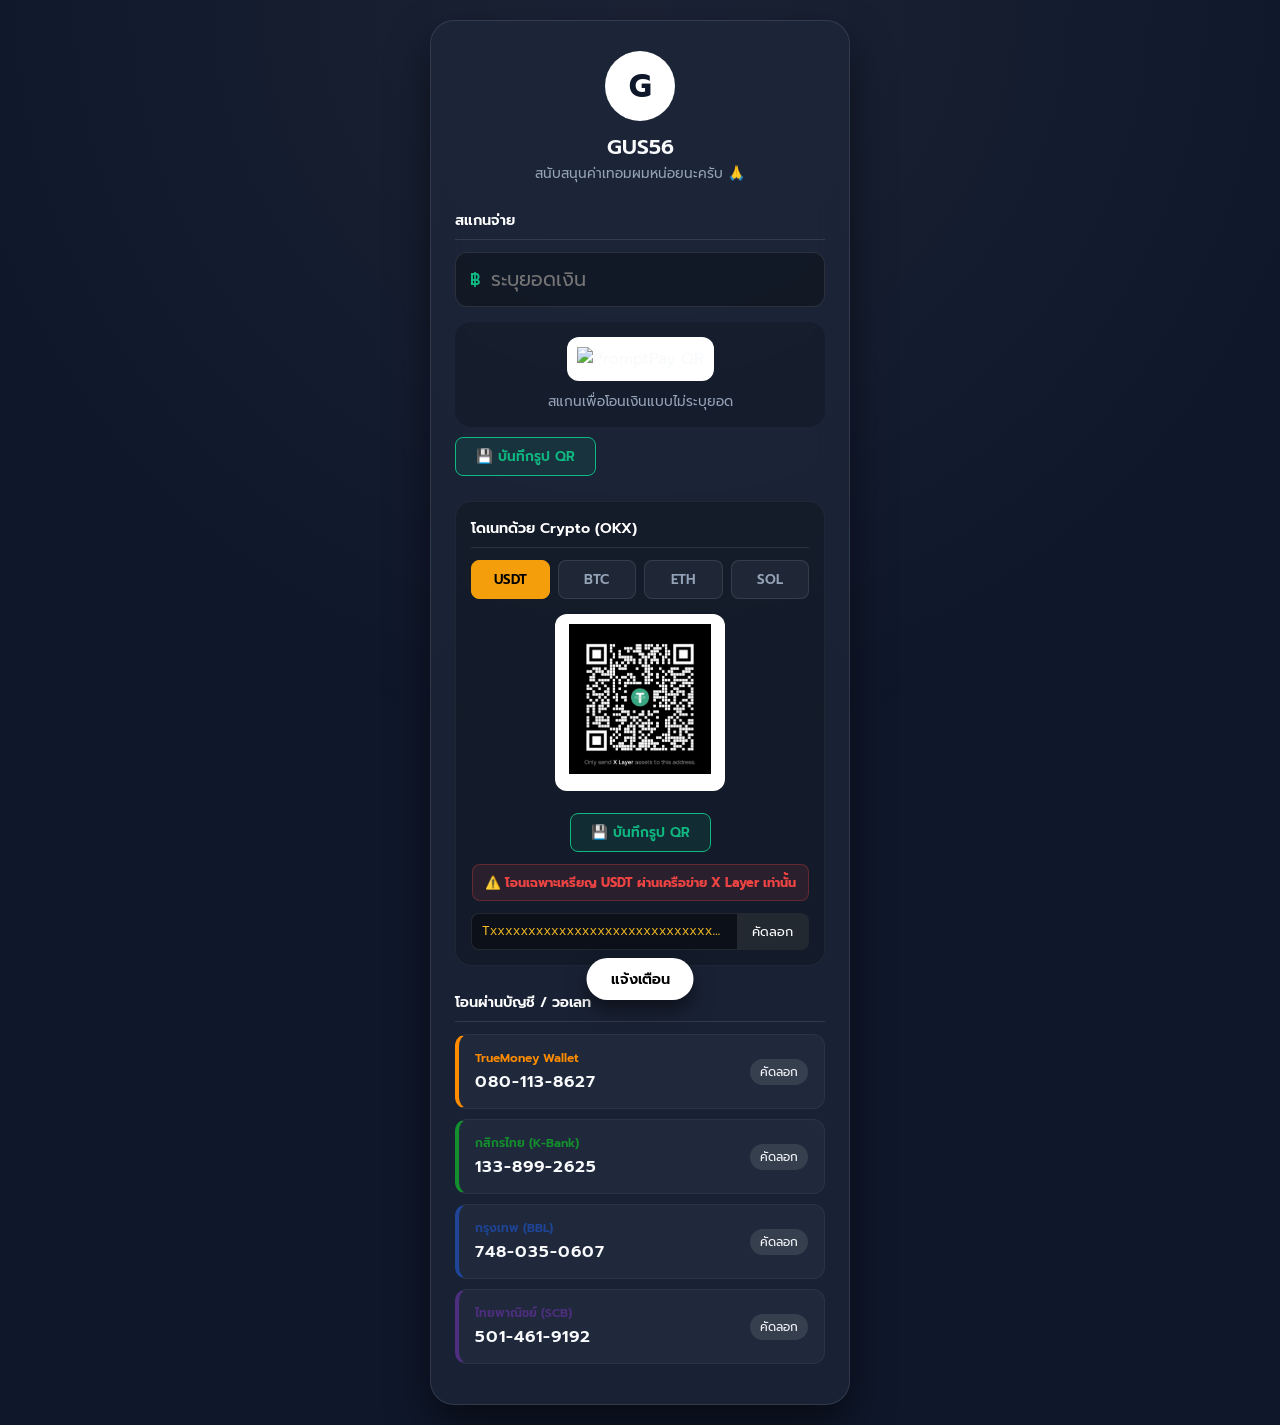
==== index.html @ 6aebacc6 "Rename donategus.html to index.html" ====
<!DOCTYPE html>
<html lang="th">
<head>
    <meta charset="UTF-8">
    <meta name="viewport" content="width=device-width, initial-scale=1.0">
    <title>Support - GUS56</title>
    <link href="https://fonts.googleapis.com/css2?family=Prompt:wght@300;400;500;600;700&display=swap" rel="stylesheet">
    <link rel="stylesheet" href="donategus.css">
</head>
<body>

    <div class="bg-animated"></div>

    <main class="app-container">
        <header class="profile-header">
            <div class="avatar">G</div>
            <h1 class="name">GUS56</h1>
            <p class="bio">สนับสนุนค่าเทอมผมหน่อยนะครับ 🙏</p>
        </header>

        <section class="payment-section">
            <h2 class="section-title">สแกนจ่าย</h2>
            
            <div class="input-group">
                <span class="currency">฿</span>
                <input type="number" id="amount" placeholder="ระบุยอดเงิน" min="1">
            </div>
            

            <div class="qr-wrapper" id="qrWrapper">
                <div class="qr-card">
                    <img src="https://promptpay.io/0801138627.png" id="qrImage" alt="PromptPay QR">
                </div>
                <p class="qr-status" id="qrStatus">สแกนเพื่อโอนเงินแบบไม่ระบุยอด</p>
            </div>
            <button class="btn-save-qr" onclick="downloadQR('qrImage', 'PromptPay')">
                    💾 บันทึกรูป QR
                </button>
            </div>
        </section>

        <section class="crypto-section">
            <h2 class="section-title">โดเนทด้วย Crypto (OKX)</h2>
            
            <div class="crypto-tabs">
                <button class="tab-btn active" onclick="switchCrypto('USDT')">USDT</button>
                <button class="tab-btn" onclick="switchCrypto('BTC')">BTC</button>
                <button class="tab-btn" onclick="switchCrypto('ETH')">ETH</button>
                <button class="tab-btn" onclick="switchCrypto('SOL')">SOL</button>
            </div>

            <div class="crypto-content">
                <div class="crypto-qr-box">
                    <img src="usdt.jpg" id="cryptoImg" alt="Crypto QR">
                </div>
                <button class="btn-save-qr" onclick="downloadQR('cryptoImg', currentCrypto)" style="margin-bottom: 12px;">
                    💾 บันทึกรูป QR
                </button>
                <div class="crypto-warning" id="cryptoWarning">
                    <strong>⚠️ โอนเฉพาะเหรียญ USDT ผ่านเครือข่าย X Layer เท่านั้น</strong>
                </div>

                <div class="crypto-address-box">
                    <span class="crypto-address" id="cryptoAddress">Txxxxxxxxxxxxxxxxxxxxxxxxxxxxxxxxx</span>
                    <button class="btn-copy-crypto" onclick="copyCrypto()">คัดลอก</button>
                </div>
            </div>
        </section>

        <section class="account-section">
            <h2 class="section-title">โอนผ่านบัญชี / วอเลท</h2>
            
            <div class="acc-card card-tmw" onclick="copyData('0801138627', 'คัดลอกเบอร์ TrueMoney แล้ว')">
                <div class="acc-info">
                    <span class="bank-name tmw-text">TrueMoney Wallet</span>
                    <span class="acc-no">080-113-8627</span>
                </div>
                <div class="copy-badge">คัดลอก</div>
            </div>

            <div class="acc-card card-kbank" onclick="copyData('1338992625', 'คัดลอกบัญชีกสิกรไทยแล้ว')">
                <div class="acc-info">
                    <span class="bank-name kbank-text">กสิกรไทย (K-Bank)</span>
                    <span class="acc-no">133-899-2625</span>
                </div>
                <div class="copy-badge">คัดลอก</div>
            </div>

            <div class="acc-card card-bbl" onclick="copyData('7480350607', 'คัดลอกบัญชีกรุงเทพแล้ว')">
                <div class="acc-info">
                    <span class="bank-name bbl-text">กรุงเทพ (BBL)</span>
                    <span class="acc-no">748-035-0607</span>
                </div>
                <div class="copy-badge">คัดลอก</div>
            </div>

            <div class="acc-card card-scb" onclick="copyData('5014619192', 'คัดลอกบัญชี SCB แล้ว')">
                <div class="acc-info">
                    <span class="bank-name scb-text">ไทยพาณิชย์ (SCB)</span>
                    <span class="acc-no">501-461-9192</span>
                </div>
                <div class="copy-badge">คัดลอก</div>
            </div>
        </section>
    </main>

    <div class="toast" id="toast">แจ้งเตือน</div>

    <script src="donategus.js"></script>
</body>
</html>
---- donategus.css ----
:root {
    --bg-dark: #0f172a;
    --card-bg: rgba(30, 41, 59, 0.7);
    --text-main: #f8fafc;
    --text-muted: #94a3b8;
    
    /* สีประจำธนาคาร/วอเลท */
    --color-tmw: #ff8c00;
    --color-kbank: #138f2d;
    --color-bbl: #1e4598;
    --color-scb: #4e2e7f;
}

* { margin: 0; padding: 0; box-sizing: border-box; }

body {
    background-color: var(--bg-dark);
    font-family: 'Prompt', sans-serif;
    color: var(--text-main);
    display: flex;
    justify-content: center;
    padding: 20px 15px;
    min-height: 100vh;
}

.bg-animated {
    position: fixed;
    top: 0; left: 0; width: 100%; height: 100%;
    background: radial-gradient(circle at 50% 0%, rgba(255, 255, 255, 0.05), transparent 70%);
    z-index: -1;
}

.app-container {
    background: var(--card-bg);
    backdrop-filter: blur(16px);
    border: 1px solid rgba(255, 255, 255, 0.1);
    border-radius: 24px;
    width: 100%; max-width: 420px;
    padding: 30px 24px;
    box-shadow: 0 20px 40px rgba(0, 0, 0, 0.5);
}

.profile-header { text-align: center; margin-bottom: 25px; }
.avatar { width: 70px; height: 70px; background: #fff; border-radius: 50%; display: flex; justify-content: center; align-items: center; font-size: 2rem; font-weight: 700; color: var(--bg-dark); margin: 0 auto 10px; }
.name { font-size: 1.3rem; font-weight: 600; }
.bio { font-size: 0.85rem; color: var(--text-muted); }

.section-title { font-size: 0.9rem; color: #fff; margin-bottom: 12px; font-weight: 600; padding-bottom: 8px; border-bottom: 1px solid rgba(255,255,255,0.1); }

/* สแกนจ่าย (เงินบาท) */
.payment-section { margin-bottom: 25px; }
.input-group { position: relative; margin-bottom: 15px; }
.currency { position: absolute; left: 15px; top: 50%; transform: translateY(-50%); font-weight: 600; color: #10b981; }
#amount { width: 100%; background: rgba(0,0,0,0.3); border: 1px solid rgba(255,255,255,0.1); border-radius: 12px; padding: 12px 15px 12px 35px; color: #fff; font-family: 'Prompt'; font-size: 1.2rem; outline: none; transition: 0.3s; }
#amount:focus { border-color: #10b981; }
.qr-wrapper { display: flex; flex-direction: column; align-items: center; background: rgba(0,0,0,0.2); padding: 15px; border-radius: 16px; }
.qr-card { background: #fff; padding: 10px; border-radius: 12px; margin-bottom: 10px; }
#qrImage { width: 160px; height: 160px; }
.qr-status { font-size: 0.85rem; color: var(--text-muted); }

/* Crypto Section */
.crypto-section { margin-bottom: 25px; background: rgba(0,0,0,0.2); padding: 15px; border-radius: 16px; border: 1px solid rgba(255,255,255,0.05); }
.crypto-tabs { display: flex; gap: 8px; margin-bottom: 15px; }
.tab-btn { flex: 1; background: rgba(255,255,255,0.05); border: 1px solid rgba(255,255,255,0.1); color: var(--text-muted); padding: 8px 0; border-radius: 8px; cursor: pointer; font-family: 'Prompt'; font-weight: 600; transition: 0.2s; }
.tab-btn.active { background: #f59e0b; color: #000; border-color: #f59e0b; }
.crypto-content { display: flex; flex-direction: column; align-items: center; }
.crypto-qr-box { background: #fff; padding: 10px; border-radius: 12px; margin-bottom: 12px; }
#cryptoImg { width: 150px; height: 150px; object-fit: contain; }

/* คำเตือน Crypto */
.crypto-warning { color: #ef4444; font-size: 0.8rem; text-align: center; margin-bottom: 12px; background: rgba(239, 68, 68, 0.1); padding: 8px 12px; border-radius: 8px; border: 1px solid rgba(239, 68, 68, 0.3); }

.crypto-address-box { display: flex; width: 100%; background: rgba(0,0,0,0.4); border-radius: 8px; overflow: hidden; border: 1px solid rgba(255,255,255,0.1); }
.crypto-address { flex: 1; padding: 10px; font-family: monospace; font-size: 0.8rem; white-space: nowrap; overflow: hidden; text-overflow: ellipsis; color: #fbbf24; }
.btn-copy-crypto { background: rgba(255,255,255,0.1); color: #fff; border: none; padding: 0 15px; cursor: pointer; font-family: 'Prompt'; font-size: 0.8rem; }

/* Bank Cards */
.acc-card { background: rgba(255, 255, 255, 0.03); border: 1px solid rgba(255, 255, 255, 0.05); border-radius: 12px; padding: 14px 16px; display: flex; justify-content: space-between; align-items: center; cursor: pointer; transition: 0.2s; margin-bottom: 10px; position: relative; overflow: hidden; }
.acc-card:hover { background: rgba(255, 255, 255, 0.08); }
.acc-info { display: flex; flex-direction: column; gap: 2px; position: relative; z-index: 2; }
.bank-name { font-size: 0.75rem; font-weight: 600; }
.acc-no { font-size: 1.05rem; font-weight: 600; letter-spacing: 1px; }
.copy-badge { background: rgba(255, 255, 255, 0.1); font-size: 0.75rem; padding: 4px 10px; border-radius: 20px; z-index: 2; }

/* สีเฉพาะแต่ละธนาคาร (ทำขอบซ้ายและสีตัวหนังสือ) */
.card-tmw { border-left: 4px solid var(--color-tmw); }
.tmw-text { color: var(--color-tmw); }

.card-kbank { border-left: 4px solid var(--color-kbank); }
.kbank-text { color: var(--color-kbank); }

.card-bbl { border-left: 4px solid var(--color-bbl); }
.bbl-text { color: var(--color-bbl); }

.card-scb { border-left: 4px solid var(--color-scb); }
.scb-text { color: var(--color-scb); }

/* Toast */
.toast { position: fixed; bottom: -100px; left: 50%; transform: translateX(-50%); background: #fff; color: #000; padding: 10px 24px; border-radius: 30px; font-size: 0.9rem; font-weight: 600; transition: 0.3s; z-index: 1000; box-shadow: 0 10px 20px rgba(0,0,0,0.5); }
.toast.show { bottom: 30px; }
.btn-save-qr {
    margin-top: 10px;
    background: rgba(16, 185, 129, 0.1);
    color: #10b981;
    border: 1px solid #10b981;
    padding: 8px 20px;
    border-radius: 8px;
    font-family: 'Prompt', sans-serif;
    font-size: 0.85rem;
    font-weight: 600;
    cursor: pointer;
    transition: 0.3s;
    display: inline-flex;
    align-items: center;
    gap: 6px;
}

.btn-save-qr:hover {
    background: #10b981;
    color: #fff;
    box-shadow: 0 4px 15px rgba(16, 185, 129, 0.3);
    transform: translateY(-2px);
}
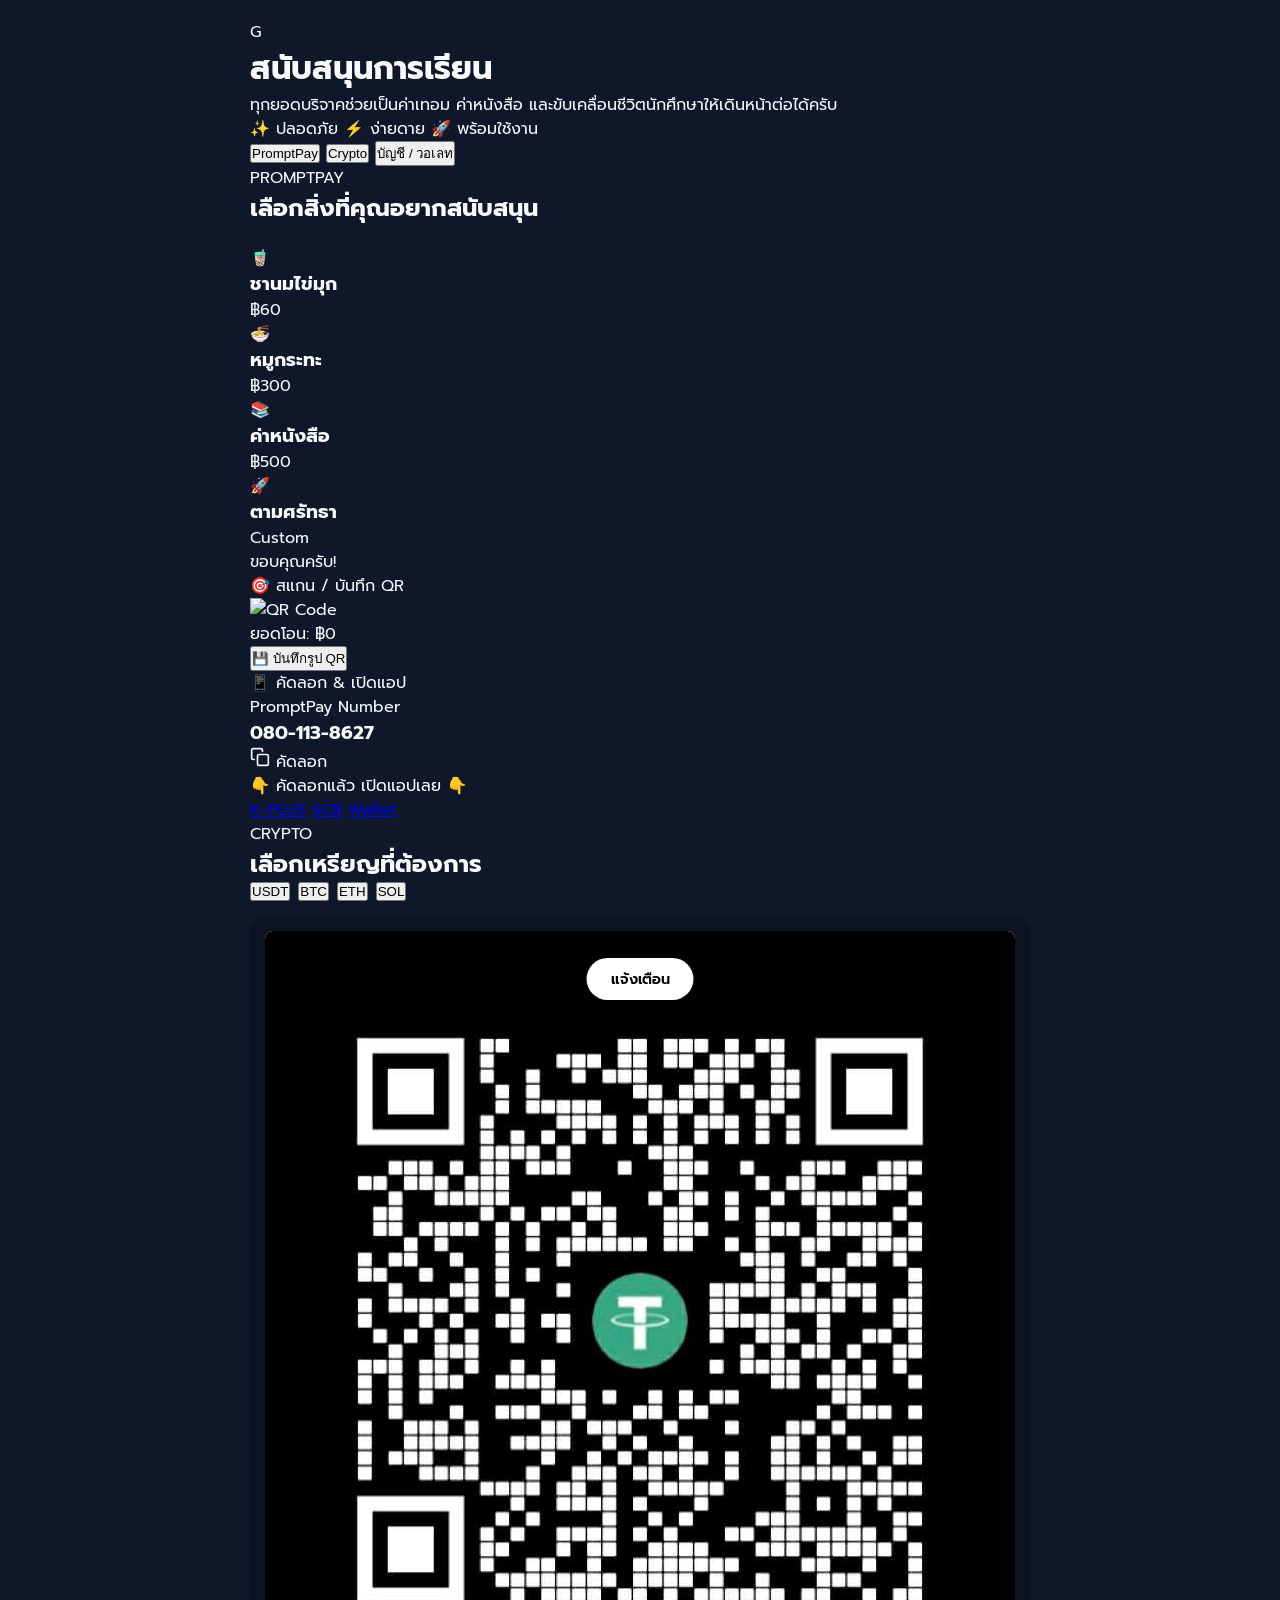
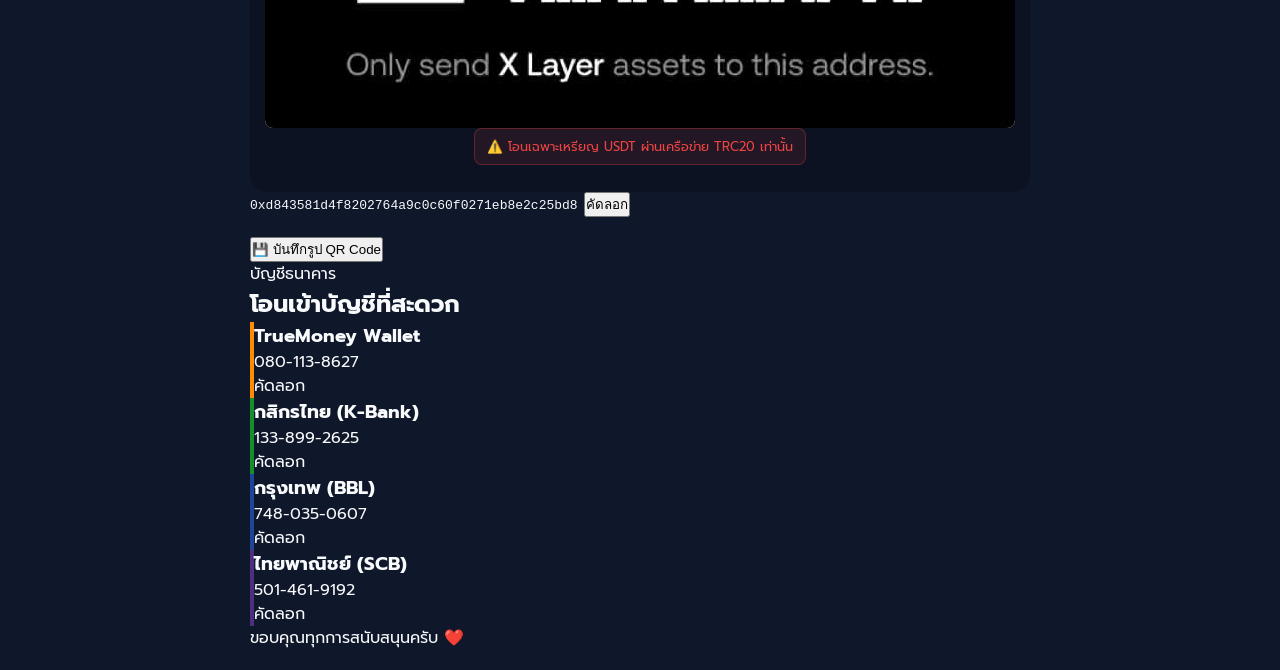
==== commit 0a9ef1f2: "Update index.html" ====
--- a/index.html
+++ b/index.html
@@ -3,109 +3,194 @@
 <head>
     <meta charset="UTF-8">
     <meta name="viewport" content="width=device-width, initial-scale=1.0">
+    <meta name="description" content="หน้าบริจาคสำหรับ GUS56 ด้วย PromptPay, Crypto และบัญชีธนาคาร">
     <title>Support - GUS56</title>
     <link href="https://fonts.googleapis.com/css2?family=Prompt:wght@300;400;500;600;700&display=swap" rel="stylesheet">
     <link rel="stylesheet" href="donategus.css">
 </head>
 <body>
-
-    <div class="bg-animated"></div>
-
-    <main class="app-container">
-        <header class="profile-header">
-            <div class="avatar">G</div>
-            <h1 class="name">GUS56</h1>
-            <p class="bio">สนับสนุนค่าเทอมผมหน่อยนะครับ 🙏</p>
+    <div class="page-bg"></div>
+    <div class="page-shell">
+        <header class="hero-card">
+            <div class="hero-badge">G</div>
+            <div class="hero-title">
+                <h1>สนับสนุนการเรียน</h1>
+                <p>ทุกยอดบริจาคช่วยเป็นค่าเทอม ค่าหนังสือ และขับเคลื่อนชีวิตนักศึกษาให้เดินหน้าต่อได้ครับ</p>
+            </div>
+            <div class="hero-actions">
+                <span class="hero-pill">✨ ปลอดภัย</span>
+                <span class="hero-pill">⚡ ง่ายดาย</span>
+                <span class="hero-pill">🚀 พร้อมใช้งาน</span>
+            </div>
         </header>
 
-        <section class="payment-section">
-            <h2 class="section-title">สแกนจ่าย</h2>
-            
-            <div class="input-group">
-                <span class="currency">฿</span>
-                <input type="number" id="amount" placeholder="ระบุยอดเงิน" min="1">
+        <nav class="main-tabs" aria-label="เลือกวิธีบริจาค">
+            <button class="tab-button active" data-target="promptpay">PromptPay</button>
+            <button class="tab-button" data-target="crypto">Crypto</button>
+            <button class="tab-button" data-target="bank">บัญชี / วอเลท</button>
+        </nav>
+
+        <section class="panel active" id="promptpay">
+            <div class="panel-header" style="margin-bottom: 20px;">
+                <div>
+                    <p class="panel-label">PROMPTPAY</p>
+                    <h2>เลือกสิ่งที่คุณอยากสนับสนุน</h2>
+                </div>
+            </div>
+
+            <div class="purpose-grid">
+                <div class="purpose-card" onclick="selectPurpose('boba', this)">
+                    <span class="purpose-emoji">🧋</span>
+                    <div class="purpose-info">
+                        <h3>ชานมไข่มุก</h3>
+                        <p>฿60</p>
+                    </div>
+                </div>
+                <div class="purpose-card" onclick="selectPurpose('mookata', this)">
+                    <span class="purpose-emoji">🍜</span>
+                    <div class="purpose-info">
+                        <h3>หมูกระทะ</h3>
+                        <p>฿300</p>
+                    </div>
+                </div>
+                <div class="purpose-card" onclick="selectPurpose('book', this)">
+                    <span class="purpose-emoji">📚</span>
+                    <div class="purpose-info">
+                        <h3>ค่าหนังสือ</h3>
+                        <p>฿500</p>
+                    </div>
+                </div>
+                <div class="purpose-card" onclick="selectPurpose('custom', this)">
+                    <span class="purpose-emoji">🚀</span>
+                    <div class="purpose-info">
+                        <h3>ตามศรัทธา</h3>
+                        <p>Custom</p>
+                    </div>
+                </div>
+            </div>
+
+            <div id="purposeResult" class="purpose-result">
+                <div class="purpose-divider"></div>
+                <p id="purposeMessage" class="purpose-message">ขอบคุณครับ!</p>
+
+                <div class="payment-methods-hybrid">
+                    <div class="hybrid-card">
+                        <p class="hybrid-title">🎯 สแกน / บันทึก QR</p>
+                        <div class="qr-display">
+                            <img id="dynamicQR" src="https://promptpay.io/0801138627.png" alt="QR Code">
+                        </div>
+                        <p class="dynamic-amount-text" id="qrAmountText">ยอดโอน: ฿0</p>
+                        <button class="btn btn-secondary btn-sm" onclick="downloadQR('dynamicQR', 'PromptPay')">
+                            💾 บันทึกรูป QR
+                        </button>
+                    </div>
+
+                    <div class="hybrid-card">
+                        <p class="hybrid-title">📱 คัดลอก & เปิดแอป</p>
+                        <div class="account-display-box" onclick="copyAndShowApps()">
+                            <div class="acc-details">
+                                <p class="acc-label">PromptPay Number</p>
+                                <h3 class="acc-number">080-113-8627</h3>
+                            </div>
+                            <div class="acc-copy-btn">
+                                <svg width="20" height="20" viewBox="0 0 24 24" fill="none" stroke="currentColor" stroke-width="2" stroke-linecap="round" stroke-linejoin="round"><rect x="9" y="9" width="13" height="13" rx="2" ry="2"></rect><path d="M5 15H4a2 2 0 0 1-2-2V4a2 2 0 0 1 2-2h9a2 2 0 0 1 2 2v1"></path></svg>
+                                <span>คัดลอก</span>
+                            </div>
+                        </div>
+
+                        <div class="bank-app-links" id="bankAppLinks">
+                            <p class="small-text">👇 คัดลอกแล้ว เปิดแอปเลย 👇</p>
+                            <div class="app-btn-group">
+                                <a href="kplus://" class="app-btn kplus">K-PLUS</a>
+                                <a href="scbeasy://" class="app-btn scb">SCB</a>
+                                <a href="truemoney://" class="app-btn tmw">Wallet</a>
+                            </div>
+                        </div>
+                    </div>
+                </div>
+            </div>
+        </section>
+
+        <section class="panel" id="crypto">
+            <div class="panel-header">
+                <div>
+                    <p class="panel-label">CRYPTO</p>
+                    <h2>เลือกเหรียญที่ต้องการ</h2>
+                </div>
+            </div>
+
+            <div class="crypto-tabs">
+                <button class="crypto-tab active" onclick="switchCrypto('USDT', this)">USDT</button>
+                <button class="crypto-tab" onclick="switchCrypto('BTC', this)">BTC</button>
+                <button class="crypto-tab" onclick="switchCrypto('ETH', this)">ETH</button>
+                <button class="crypto-tab" onclick="switchCrypto('SOL', this)">SOL</button>
+            </div>
+
+            <div class="qr-wrapper">
+                <div class="qr-frame">
+                    <img id="cryptoImg" src="usdt.jpg" alt="Crypto QR Code" style="background:#ffffff; display:block; width:100%; height:100%; object-fit:contain; border-radius:8px;">
+                </div>
+                <p class="crypto-warning" id="cryptoWarning">⚠️ โอนเฉพาะเหรียญ USDT ผ่านเครือข่าย TRC20 เท่านั้น</p>
+            </div>
+
+            <div class="crypto-address-row">
+                <code id="cryptoAddress">0xd843581d4f8202764a9c0c60f0271eb8e2c25bd8</code>
+                <button class="btn-copy-small" onclick="copyCrypto()">คัดลอก</button>
             </div>
             
-
-            <div class="qr-wrapper" id="qrWrapper">
-                <div class="qr-card">
-                    <img src="https://promptpay.io/0801138627.png" id="qrImage" alt="PromptPay QR">
-                </div>
-                <p class="qr-status" id="qrStatus">สแกนเพื่อโอนเงินแบบไม่ระบุยอด</p>
-            </div>
-            <button class="btn-save-qr" onclick="downloadQR('qrImage', 'PromptPay')">
-                    💾 บันทึกรูป QR
+            <div class="panel-actions" style="margin-top: 20px; grid-template-columns: 1fr;">
+                <button class="btn btn-primary" onclick="downloadQR('cryptoImg', currentCrypto)">
+                    💾 บันทึกรูป QR Code
                 </button>
             </div>
         </section>
 
-        <section class="crypto-section">
-            <h2 class="section-title">โดเนทด้วย Crypto (OKX)</h2>
-            
-            <div class="crypto-tabs">
-                <button class="tab-btn active" onclick="switchCrypto('USDT')">USDT</button>
-                <button class="tab-btn" onclick="switchCrypto('BTC')">BTC</button>
-                <button class="tab-btn" onclick="switchCrypto('ETH')">ETH</button>
-                <button class="tab-btn" onclick="switchCrypto('SOL')">SOL</button>
+        <section class="panel" id="bank">
+            <div class="panel-header">
+                <div>
+                    <p class="panel-label">บัญชีธนาคาร</p>
+                    <h2>โอนเข้าบัญชีที่สะดวก</h2>
+                </div>
             </div>
 
-            <div class="crypto-content">
-                <div class="crypto-qr-box">
-                    <img src="usdt.jpg" id="cryptoImg" alt="Crypto QR">
+            <div class="account-grid">
+                <div class="account-card card-tmw" onclick="copyData('0801138627','คัดลอกเบอร์ TrueMoney แล้ว')">
+                    <div class="account-info">
+                        <h3 style="color: var(--tmw);">TrueMoney Wallet</h3>
+                        <p>080-113-8627</p>
+                    </div>
+                    <span class="account-copy-badge">คัดลอก</span>
                 </div>
-                <button class="btn-save-qr" onclick="downloadQR('cryptoImg', currentCrypto)" style="margin-bottom: 12px;">
-                    💾 บันทึกรูป QR
-                </button>
-                <div class="crypto-warning" id="cryptoWarning">
-                    <strong>⚠️ โอนเฉพาะเหรียญ USDT ผ่านเครือข่าย X Layer เท่านั้น</strong>
+                <div class="account-card card-kbank" onclick="copyData('1338992625','คัดลอกบัญชีกสิกรไทยแล้ว')">
+                    <div class="account-info">
+                        <h3 style="color: var(--kbank);">กสิกรไทย (K-Bank)</h3>
+                        <p>133-899-2625</p>
+                    </div>
+                    <span class="account-copy-badge">คัดลอก</span>
                 </div>
-
-                <div class="crypto-address-box">
-                    <span class="crypto-address" id="cryptoAddress">Txxxxxxxxxxxxxxxxxxxxxxxxxxxxxxxxx</span>
-                    <button class="btn-copy-crypto" onclick="copyCrypto()">คัดลอก</button>
+                <div class="account-card card-bbl" onclick="copyData('7480350607','คัดลอกบัญชีกรุงเทพแล้ว')">
+                    <div class="account-info">
+                        <h3 style="color: var(--bbl);">กรุงเทพ (BBL)</h3>
+                        <p>748-035-0607</p>
+                    </div>
+                    <span class="account-copy-badge">คัดลอก</span>
+                </div>
+                <div class="account-card card-scb" onclick="copyData('5014619192','คัดลอกบัญชี SCB แล้ว')">
+                    <div class="account-info">
+                        <h3 style="color: var(--scb);">ไทยพาณิชย์ (SCB)</h3>
+                        <p>501-461-9192</p>
+                    </div>
+                    <span class="account-copy-badge">คัดลอก</span>
                 </div>
             </div>
         </section>
 
-        <section class="account-section">
-            <h2 class="section-title">โอนผ่านบัญชี / วอเลท</h2>
-            
-            <div class="acc-card card-tmw" onclick="copyData('0801138627', 'คัดลอกเบอร์ TrueMoney แล้ว')">
-                <div class="acc-info">
-                    <span class="bank-name tmw-text">TrueMoney Wallet</span>
-                    <span class="acc-no">080-113-8627</span>
-                </div>
-                <div class="copy-badge">คัดลอก</div>
-            </div>
-
-            <div class="acc-card card-kbank" onclick="copyData('1338992625', 'คัดลอกบัญชีกสิกรไทยแล้ว')">
-                <div class="acc-info">
-                    <span class="bank-name kbank-text">กสิกรไทย (K-Bank)</span>
-                    <span class="acc-no">133-899-2625</span>
-                </div>
-                <div class="copy-badge">คัดลอก</div>
-            </div>
-
-            <div class="acc-card card-bbl" onclick="copyData('7480350607', 'คัดลอกบัญชีกรุงเทพแล้ว')">
-                <div class="acc-info">
-                    <span class="bank-name bbl-text">กรุงเทพ (BBL)</span>
-                    <span class="acc-no">748-035-0607</span>
-                </div>
-                <div class="copy-badge">คัดลอก</div>
-            </div>
-
-            <div class="acc-card card-scb" onclick="copyData('5014619192', 'คัดลอกบัญชี SCB แล้ว')">
-                <div class="acc-info">
-                    <span class="bank-name scb-text">ไทยพาณิชย์ (SCB)</span>
-                    <span class="acc-no">501-461-9192</span>
-                </div>
-                <div class="copy-badge">คัดลอก</div>
-            </div>
-        </section>
-    </main>
+        <footer class="footer-note">
+            <p>ขอบคุณทุกการสนับสนุนครับ ❤️</p>
+        </footer>
+    </div>
 
     <div class="toast" id="toast">แจ้งเตือน</div>
-
     <script src="donategus.js"></script>
 </body>
 </html>
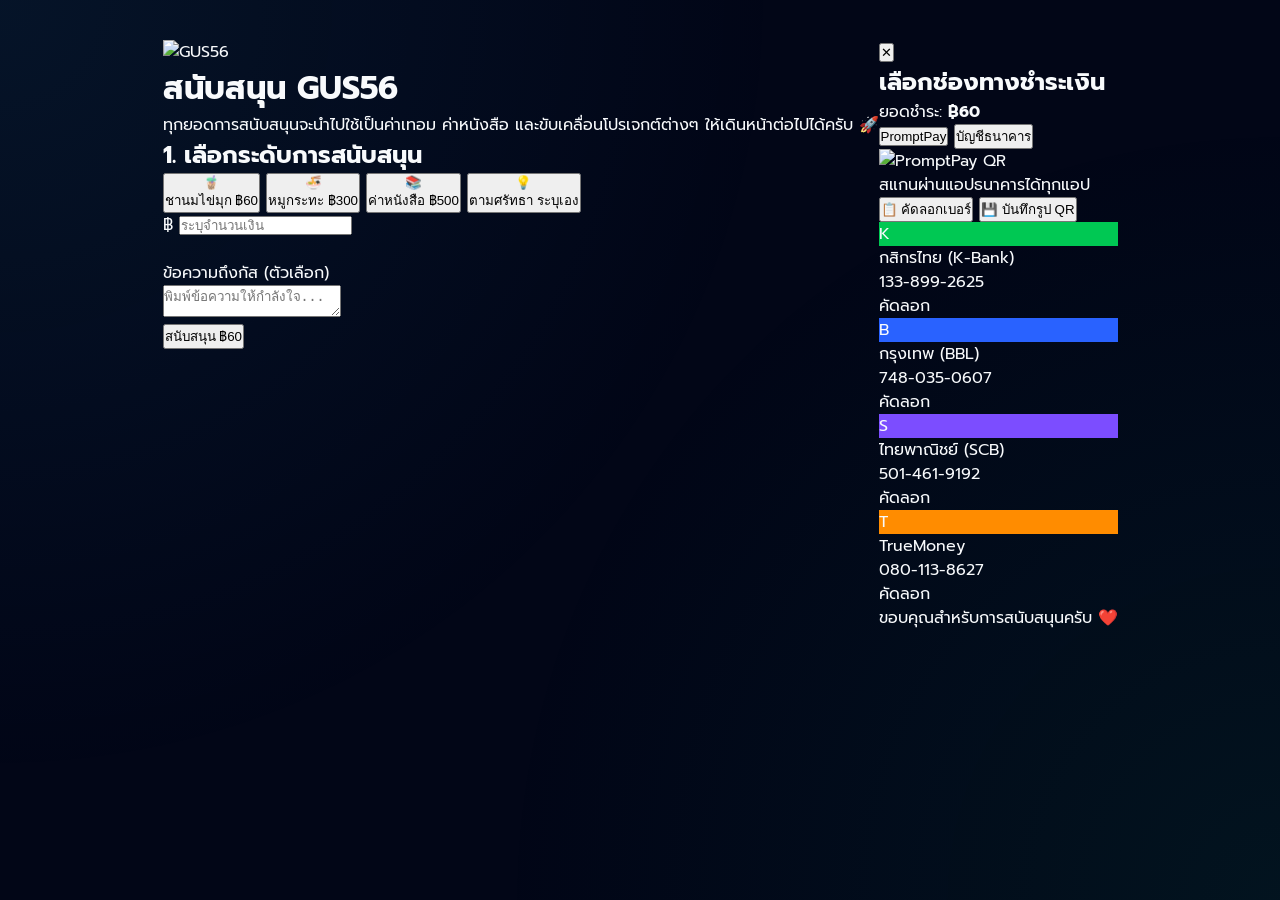
==== commit d35ee6bf: "Update index.html" ====
--- a/index.html
+++ b/index.html
@@ -3,194 +3,161 @@
 <head>
     <meta charset="UTF-8">
     <meta name="viewport" content="width=device-width, initial-scale=1.0">
-    <meta name="description" content="หน้าบริจาคสำหรับ GUS56 ด้วย PromptPay, Crypto และบัญชีธนาคาร">
+    <meta name="description" content="สนับสนุนการเรียนและการทำโปรเจกต์ของ GUS56">
     <title>Support - GUS56</title>
     <link href="https://fonts.googleapis.com/css2?family=Prompt:wght@300;400;500;600;700&display=swap" rel="stylesheet">
     <link rel="stylesheet" href="donategus.css">
 </head>
 <body>
-    <div class="page-bg"></div>
-    <div class="page-shell">
-        <header class="hero-card">
-            <div class="hero-badge">G</div>
-            <div class="hero-title">
-                <h1>สนับสนุนการเรียน</h1>
-                <p>ทุกยอดบริจาคช่วยเป็นค่าเทอม ค่าหนังสือ และขับเคลื่อนชีวิตนักศึกษาให้เดินหน้าต่อได้ครับ</p>
+    <div class="page-bg">
+        <div class="glow-orb orb-1"></div>
+        <div class="glow-orb orb-2"></div>
+        <div class="glow-orb orb-3"></div>
+    </div>
+
+    <main class="container">
+        <header class="profile-header">
+            <div class="avatar-glow">
+                <div class="avatar">
+                    <img src="https://ui-avatars.com/api/?name=Gus+56&background=00f3ff&color=000&size=120&bold=true" alt="GUS56">
+                </div>
             </div>
-            <div class="hero-actions">
-                <span class="hero-pill">✨ ปลอดภัย</span>
-                <span class="hero-pill">⚡ ง่ายดาย</span>
-                <span class="hero-pill">🚀 พร้อมใช้งาน</span>
-            </div>
+            <h1>สนับสนุน GUS56</h1>
+            <p class="bio">ทุกยอดการสนับสนุนจะนำไปใช้เป็นค่าเทอม ค่าหนังสือ และขับเคลื่อนโปรเจกต์ต่างๆ ให้เดินหน้าต่อไปได้ครับ 🚀</p>
         </header>
 
-        <nav class="main-tabs" aria-label="เลือกวิธีบริจาค">
-            <button class="tab-button active" data-target="promptpay">PromptPay</button>
-            <button class="tab-button" data-target="crypto">Crypto</button>
-            <button class="tab-button" data-target="bank">บัญชี / วอเลท</button>
-        </nav>
+        <section class="donation-step glass-panel">
+            <h2 class="step-title">1. เลือกระดับการสนับสนุน</h2>
+            <div class="amount-grid">
+                <button class="amount-card active" data-amount="60" onclick="selectAmount(60, this)">
+                    <span class="emoji">🧋</span>
+                    <div class="info">
+                        <span class="title">ชานมไข่มุก</span>
+                        <span class="price">฿60</span>
+                    </div>
+                </button>
+                <button class="amount-card" data-amount="300" onclick="selectAmount(300, this)">
+                    <span class="emoji">🍜</span>
+                    <div class="info">
+                        <span class="title">หมูกระทะ</span>
+                        <span class="price">฿300</span>
+                    </div>
+                </button>
+                <button class="amount-card" data-amount="500" onclick="selectAmount(500, this)">
+                    <span class="emoji">📚</span>
+                    <div class="info">
+                        <span class="title">ค่าหนังสือ</span>
+                        <span class="price">฿500</span>
+                    </div>
+                </button>
+                <button class="amount-card" id="customBtn" onclick="toggleCustomInput(this)">
+                    <span class="emoji">💡</span>
+                    <div class="info">
+                        <span class="title">ตามศรัทธา</span>
+                        <span class="price">ระบุเอง</span>
+                    </div>
+                </button>
+            </div>
 
-        <section class="panel active" id="promptpay">
-            <div class="panel-header" style="margin-bottom: 20px;">
-                <div>
-                    <p class="panel-label">PROMPTPAY</p>
-                    <h2>เลือกสิ่งที่คุณอยากสนับสนุน</h2>
+            <div class="custom-input-wrapper" id="customInputWrapper">
+                <span class="currency-symbol">฿</span>
+                <input type="number" id="customAmount" placeholder="ระบุจำนวนเงิน" min="1" oninput="updateCustomAmount(this.value)">
+            </div>
+
+            <div class="message-wrapper">
+                <label for="backerMessage" class="step-title" style="margin-top: 24px; display: block;">ข้อความถึงกัส (ตัวเลือก)</label>
+                <textarea id="backerMessage" rows="2" placeholder="พิมพ์ข้อความให้กำลังใจ..."></textarea>
+            </div>
+
+            <button class="btn-main glow-btn" id="supportBtn" onclick="openPaymentModal()">
+                สนับสนุน ฿60
+            </button>
+        </section>
+    </main>
+
+    <div class="modal-overlay" id="paymentModal">
+        <div class="modal-content glass-panel">
+            <button class="modal-close" onclick="closePaymentModal()">✕</button>
+            
+            <div class="modal-header">
+                <h2>เลือกช่องทางชำระเงิน</h2>
+                <p>ยอดชำระ: <strong id="modalTotalAmount">฿60</strong></p>
+            </div>
+
+            <div class="modal-tabs">
+                <button class="m-tab active" onclick="switchPaymentTab('promptpay', this)">PromptPay</button>
+                <button class="m-tab" onclick="switchPaymentTab('bank', this)">บัญชีธนาคาร</button>
+            </div>
+
+            <div class="payment-view active" id="view-promptpay">
+                <div class="qr-box">
+                    <img id="promptpayQR" src="" alt="PromptPay QR">
+                </div>
+                <p class="qr-note">สแกนผ่านแอปธนาคารได้ทุกแอป</p>
+                <div class="modal-actions">
+                    <button class="btn-outline" onclick="copyData('0801138627', 'คัดลอกเบอร์ PromptPay แล้ว')">
+                        📋 คัดลอกเบอร์
+                    </button>
+                    <button class="btn-dark" onclick="downloadQR('promptpayQR', 'GUS56')">
+                        💾 บันทึกรูป QR
+                    </button>
                 </div>
             </div>
 
-            <div class="purpose-grid">
-                <div class="purpose-card" onclick="selectPurpose('boba', this)">
-                    <span class="purpose-emoji">🧋</span>
-                    <div class="purpose-info">
-                        <h3>ชานมไข่มุก</h3>
-                        <p>฿60</p>
+            <div class="payment-view" id="view-bank">
+                <div class="bank-list">
+                    <div class="bank-item" onclick="copyData('1338992625', 'คัดลอกบัญชีกสิกรไทยแล้ว')">
+                        <div class="bank-info">
+                            <div class="bank-logo" style="background:#00c853;">K</div>
+                            <div>
+                                <p class="bank-name">กสิกรไทย (K-Bank)</p>
+                                <p class="bank-acc">133-899-2625</p>
+                            </div>
+                        </div>
+                        <span class="copy-text">คัดลอก</span>
                     </div>
-                </div>
-                <div class="purpose-card" onclick="selectPurpose('mookata', this)">
-                    <span class="purpose-emoji">🍜</span>
-                    <div class="purpose-info">
-                        <h3>หมูกระทะ</h3>
-                        <p>฿300</p>
+
+                    <div class="bank-item" onclick="copyData('7480350607', 'คัดลอกบัญชีกรุงเทพแล้ว')">
+                        <div class="bank-info">
+                            <div class="bank-logo" style="background:#2962ff;">B</div>
+                            <div>
+                                <p class="bank-name">กรุงเทพ (BBL)</p>
+                                <p class="bank-acc">748-035-0607</p>
+                            </div>
+                        </div>
+                        <span class="copy-text">คัดลอก</span>
                     </div>
-                </div>
-                <div class="purpose-card" onclick="selectPurpose('book', this)">
-                    <span class="purpose-emoji">📚</span>
-                    <div class="purpose-info">
-                        <h3>ค่าหนังสือ</h3>
-                        <p>฿500</p>
+
+                    <div class="bank-item" onclick="copyData('5014619192', 'คัดลอกบัญชีไทยพาณิชย์แล้ว')">
+                        <div class="bank-info">
+                            <div class="bank-logo" style="background:#7c4dff;">S</div>
+                            <div>
+                                <p class="bank-name">ไทยพาณิชย์ (SCB)</p>
+                                <p class="bank-acc">501-461-9192</p>
+                            </div>
+                        </div>
+                        <span class="copy-text">คัดลอก</span>
                     </div>
-                </div>
-                <div class="purpose-card" onclick="selectPurpose('custom', this)">
-                    <span class="purpose-emoji">🚀</span>
-                    <div class="purpose-info">
-                        <h3>ตามศรัทธา</h3>
-                        <p>Custom</p>
+
+                    <div class="bank-item" onclick="copyData('0801138627', 'คัดลอกเบอร์ TrueMoney แล้ว')">
+                        <div class="bank-info">
+                            <div class="bank-logo" style="background:#ff8c00;">T</div>
+                            <div>
+                                <p class="bank-name">TrueMoney</p>
+                                <p class="bank-acc">080-113-8627</p>
+                            </div>
+                        </div>
+                        <span class="copy-text">คัดลอก</span>
                     </div>
                 </div>
             </div>
-
-            <div id="purposeResult" class="purpose-result">
-                <div class="purpose-divider"></div>
-                <p id="purposeMessage" class="purpose-message">ขอบคุณครับ!</p>
-
-                <div class="payment-methods-hybrid">
-                    <div class="hybrid-card">
-                        <p class="hybrid-title">🎯 สแกน / บันทึก QR</p>
-                        <div class="qr-display">
-                            <img id="dynamicQR" src="https://promptpay.io/0801138627.png" alt="QR Code">
-                        </div>
-                        <p class="dynamic-amount-text" id="qrAmountText">ยอดโอน: ฿0</p>
-                        <button class="btn btn-secondary btn-sm" onclick="downloadQR('dynamicQR', 'PromptPay')">
-                            💾 บันทึกรูป QR
-                        </button>
-                    </div>
-
-                    <div class="hybrid-card">
-                        <p class="hybrid-title">📱 คัดลอก & เปิดแอป</p>
-                        <div class="account-display-box" onclick="copyAndShowApps()">
-                            <div class="acc-details">
-                                <p class="acc-label">PromptPay Number</p>
-                                <h3 class="acc-number">080-113-8627</h3>
-                            </div>
-                            <div class="acc-copy-btn">
-                                <svg width="20" height="20" viewBox="0 0 24 24" fill="none" stroke="currentColor" stroke-width="2" stroke-linecap="round" stroke-linejoin="round"><rect x="9" y="9" width="13" height="13" rx="2" ry="2"></rect><path d="M5 15H4a2 2 0 0 1-2-2V4a2 2 0 0 1 2-2h9a2 2 0 0 1 2 2v1"></path></svg>
-                                <span>คัดลอก</span>
-                            </div>
-                        </div>
-
-                        <div class="bank-app-links" id="bankAppLinks">
-                            <p class="small-text">👇 คัดลอกแล้ว เปิดแอปเลย 👇</p>
-                            <div class="app-btn-group">
-                                <a href="kplus://" class="app-btn kplus">K-PLUS</a>
-                                <a href="scbeasy://" class="app-btn scb">SCB</a>
-                                <a href="truemoney://" class="app-btn tmw">Wallet</a>
-                            </div>
-                        </div>
-                    </div>
-                </div>
-            </div>
-        </section>
-
-        <section class="panel" id="crypto">
-            <div class="panel-header">
-                <div>
-                    <p class="panel-label">CRYPTO</p>
-                    <h2>เลือกเหรียญที่ต้องการ</h2>
-                </div>
-            </div>
-
-            <div class="crypto-tabs">
-                <button class="crypto-tab active" onclick="switchCrypto('USDT', this)">USDT</button>
-                <button class="crypto-tab" onclick="switchCrypto('BTC', this)">BTC</button>
-                <button class="crypto-tab" onclick="switchCrypto('ETH', this)">ETH</button>
-                <button class="crypto-tab" onclick="switchCrypto('SOL', this)">SOL</button>
-            </div>
-
-            <div class="qr-wrapper">
-                <div class="qr-frame">
-                    <img id="cryptoImg" src="usdt.jpg" alt="Crypto QR Code" style="background:#ffffff; display:block; width:100%; height:100%; object-fit:contain; border-radius:8px;">
-                </div>
-                <p class="crypto-warning" id="cryptoWarning">⚠️ โอนเฉพาะเหรียญ USDT ผ่านเครือข่าย TRC20 เท่านั้น</p>
-            </div>
-
-            <div class="crypto-address-row">
-                <code id="cryptoAddress">0xd843581d4f8202764a9c0c60f0271eb8e2c25bd8</code>
-                <button class="btn-copy-small" onclick="copyCrypto()">คัดลอก</button>
-            </div>
             
-            <div class="panel-actions" style="margin-top: 20px; grid-template-columns: 1fr;">
-                <button class="btn btn-primary" onclick="downloadQR('cryptoImg', currentCrypto)">
-                    💾 บันทึกรูป QR Code
-                </button>
-            </div>
-        </section>
-
-        <section class="panel" id="bank">
-            <div class="panel-header">
-                <div>
-                    <p class="panel-label">บัญชีธนาคาร</p>
-                    <h2>โอนเข้าบัญชีที่สะดวก</h2>
-                </div>
-            </div>
-
-            <div class="account-grid">
-                <div class="account-card card-tmw" onclick="copyData('0801138627','คัดลอกเบอร์ TrueMoney แล้ว')">
-                    <div class="account-info">
-                        <h3 style="color: var(--tmw);">TrueMoney Wallet</h3>
-                        <p>080-113-8627</p>
-                    </div>
-                    <span class="account-copy-badge">คัดลอก</span>
-                </div>
-                <div class="account-card card-kbank" onclick="copyData('1338992625','คัดลอกบัญชีกสิกรไทยแล้ว')">
-                    <div class="account-info">
-                        <h3 style="color: var(--kbank);">กสิกรไทย (K-Bank)</h3>
-                        <p>133-899-2625</p>
-                    </div>
-                    <span class="account-copy-badge">คัดลอก</span>
-                </div>
-                <div class="account-card card-bbl" onclick="copyData('7480350607','คัดลอกบัญชีกรุงเทพแล้ว')">
-                    <div class="account-info">
-                        <h3 style="color: var(--bbl);">กรุงเทพ (BBL)</h3>
-                        <p>748-035-0607</p>
-                    </div>
-                    <span class="account-copy-badge">คัดลอก</span>
-                </div>
-                <div class="account-card card-scb" onclick="copyData('5014619192','คัดลอกบัญชี SCB แล้ว')">
-                    <div class="account-info">
-                        <h3 style="color: var(--scb);">ไทยพาณิชย์ (SCB)</h3>
-                        <p>501-461-9192</p>
-                    </div>
-                    <span class="account-copy-badge">คัดลอก</span>
-                </div>
-            </div>
-        </section>
-
-        <footer class="footer-note">
-            <p>ขอบคุณทุกการสนับสนุนครับ ❤️</p>
-        </footer>
+            <p class="thank-you-text" id="finalMessage">ขอบคุณสำหรับการสนับสนุนครับ ❤️</p>
+        </div>
     </div>
 
     <div class="toast" id="toast">แจ้งเตือน</div>
+
     <script src="donategus.js"></script>
 </body>
 </html>
--- a/donategus.css
+++ b/donategus.css
@@ -1,123 +1,268 @@
 :root {
-    --bg-dark: #0f172a;
-    --card-bg: rgba(30, 41, 59, 0.7);
-    --text-main: #f8fafc;
-    --text-muted: #94a3b8;
-    
-    /* สีประจำธนาคาร/วอเลท */
-    --color-tmw: #ff8c00;
-    --color-kbank: #138f2d;
-    --color-bbl: #1e4598;
-    --color-scb: #4e2e7f;
+    --bg-base: #020617;
+    --surface: rgba(15, 23, 42, 0.55);
+    --surface-hover: rgba(30, 41, 59, 0.7);
+    --border: rgba(255, 255, 255, 0.08);
+    --border-highlight: rgba(255, 255, 255, 0.2);
+    --text-primary: #f8fafc;
+    --text-secondary: #94a3b8;
+    --accent: #38bdf8;
+    --success: #10b981;
+    --tmw: #f97316;
+    --kbank: #10b981;
+    --bbl: #3b82f6;
+    --scb: #8b5cf6;
+    --shadow-lg: 0 25px 50px -12px rgba(0, 0, 0, 0.5);
+    --shadow-glow: 0 0 20px rgba(56, 189, 248, 0.15);
 }
 
 * { margin: 0; padding: 0; box-sizing: border-box; }
+html { scroll-behavior: smooth; }
 
 body {
-    background-color: var(--bg-dark);
+    min-height: 100vh;
     font-family: 'Prompt', sans-serif;
-    color: var(--text-main);
+    color: var(--text-primary);
+    background-color: var(--bg-base);
     display: flex;
     justify-content: center;
-    padding: 20px 15px;
-    min-height: 100vh;
-}
-
-.bg-animated {
+    padding: 40px 16px;
+    overflow-x: hidden;
+}
+
+.page-bg {
     position: fixed;
-    top: 0; left: 0; width: 100%; height: 100%;
-    background: radial-gradient(circle at 50% 0%, rgba(255, 255, 255, 0.05), transparent 70%);
+    inset: 0;
+    background: radial-gradient(circle at 0% 0%, rgba(56, 189, 248, 0.08) 0%, transparent 50%),
+                radial-gradient(circle at 100% 100%, rgba(16, 185, 129, 0.08) 0%, transparent 50%);
+    pointer-events: none;
     z-index: -1;
 }
 
-.app-container {
-    background: var(--card-bg);
-    backdrop-filter: blur(16px);
-    border: 1px solid rgba(255, 255, 255, 0.1);
+.page-shell {
+    width: min(100%, 560px);
+    position: relative;
+    z-index: 1;
+}
+
+.hero-card, .panel {
+    background: var(--surface);
+    backdrop-filter: blur(20px);
+    -webkit-backdrop-filter: blur(20px);
+    border: 1px solid var(--border);
     border-radius: 24px;
-    width: 100%; max-width: 420px;
-    padding: 30px 24px;
-    box-shadow: 0 20px 40px rgba(0, 0, 0, 0.5);
-}
-
-.profile-header { text-align: center; margin-bottom: 25px; }
-.avatar { width: 70px; height: 70px; background: #fff; border-radius: 50%; display: flex; justify-content: center; align-items: center; font-size: 2rem; font-weight: 700; color: var(--bg-dark); margin: 0 auto 10px; }
-.name { font-size: 1.3rem; font-weight: 600; }
-.bio { font-size: 0.85rem; color: var(--text-muted); }
-
-.section-title { font-size: 0.9rem; color: #fff; margin-bottom: 12px; font-weight: 600; padding-bottom: 8px; border-bottom: 1px solid rgba(255,255,255,0.1); }
-
-/* สแกนจ่าย (เงินบาท) */
-.payment-section { margin-bottom: 25px; }
-.input-group { position: relative; margin-bottom: 15px; }
-.currency { position: absolute; left: 15px; top: 50%; transform: translateY(-50%); font-weight: 600; color: #10b981; }
-#amount { width: 100%; background: rgba(0,0,0,0.3); border: 1px solid rgba(255,255,255,0.1); border-radius: 12px; padding: 12px 15px 12px 35px; color: #fff; font-family: 'Prompt'; font-size: 1.2rem; outline: none; transition: 0.3s; }
-#amount:focus { border-color: #10b981; }
-.qr-wrapper { display: flex; flex-direction: column; align-items: center; background: rgba(0,0,0,0.2); padding: 15px; border-radius: 16px; }
-.qr-card { background: #fff; padding: 10px; border-radius: 12px; margin-bottom: 10px; }
-#qrImage { width: 160px; height: 160px; }
-.qr-status { font-size: 0.85rem; color: var(--text-muted); }
-
-/* Crypto Section */
-.crypto-section { margin-bottom: 25px; background: rgba(0,0,0,0.2); padding: 15px; border-radius: 16px; border: 1px solid rgba(255,255,255,0.05); }
-.crypto-tabs { display: flex; gap: 8px; margin-bottom: 15px; }
-.tab-btn { flex: 1; background: rgba(255,255,255,0.05); border: 1px solid rgba(255,255,255,0.1); color: var(--text-muted); padding: 8px 0; border-radius: 8px; cursor: pointer; font-family: 'Prompt'; font-weight: 600; transition: 0.2s; }
-.tab-btn.active { background: #f59e0b; color: #000; border-color: #f59e0b; }
-.crypto-content { display: flex; flex-direction: column; align-items: center; }
-.crypto-qr-box { background: #fff; padding: 10px; border-radius: 12px; margin-bottom: 12px; }
-#cryptoImg { width: 150px; height: 150px; object-fit: contain; }
-
-/* คำเตือน Crypto */
-.crypto-warning { color: #ef4444; font-size: 0.8rem; text-align: center; margin-bottom: 12px; background: rgba(239, 68, 68, 0.1); padding: 8px 12px; border-radius: 8px; border: 1px solid rgba(239, 68, 68, 0.3); }
-
-.crypto-address-box { display: flex; width: 100%; background: rgba(0,0,0,0.4); border-radius: 8px; overflow: hidden; border: 1px solid rgba(255,255,255,0.1); }
-.crypto-address { flex: 1; padding: 10px; font-family: monospace; font-size: 0.8rem; white-space: nowrap; overflow: hidden; text-overflow: ellipsis; color: #fbbf24; }
-.btn-copy-crypto { background: rgba(255,255,255,0.1); color: #fff; border: none; padding: 0 15px; cursor: pointer; font-family: 'Prompt'; font-size: 0.8rem; }
-
-/* Bank Cards */
-.acc-card { background: rgba(255, 255, 255, 0.03); border: 1px solid rgba(255, 255, 255, 0.05); border-radius: 12px; padding: 14px 16px; display: flex; justify-content: space-between; align-items: center; cursor: pointer; transition: 0.2s; margin-bottom: 10px; position: relative; overflow: hidden; }
-.acc-card:hover { background: rgba(255, 255, 255, 0.08); }
-.acc-info { display: flex; flex-direction: column; gap: 2px; position: relative; z-index: 2; }
-.bank-name { font-size: 0.75rem; font-weight: 600; }
-.acc-no { font-size: 1.05rem; font-weight: 600; letter-spacing: 1px; }
-.copy-badge { background: rgba(255, 255, 255, 0.1); font-size: 0.75rem; padding: 4px 10px; border-radius: 20px; z-index: 2; }
-
-/* สีเฉพาะแต่ละธนาคาร (ทำขอบซ้ายและสีตัวหนังสือ) */
-.card-tmw { border-left: 4px solid var(--color-tmw); }
-.tmw-text { color: var(--color-tmw); }
-
-.card-kbank { border-left: 4px solid var(--color-kbank); }
-.kbank-text { color: var(--color-kbank); }
-
-.card-bbl { border-left: 4px solid var(--color-bbl); }
-.bbl-text { color: var(--color-bbl); }
-
-.card-scb { border-left: 4px solid var(--color-scb); }
-.scb-text { color: var(--color-scb); }
-
-/* Toast */
-.toast { position: fixed; bottom: -100px; left: 50%; transform: translateX(-50%); background: #fff; color: #000; padding: 10px 24px; border-radius: 30px; font-size: 0.9rem; font-weight: 600; transition: 0.3s; z-index: 1000; box-shadow: 0 10px 20px rgba(0,0,0,0.5); }
-.toast.show { bottom: 30px; }
-.btn-save-qr {
-    margin-top: 10px;
-    background: rgba(16, 185, 129, 0.1);
-    color: #10b981;
-    border: 1px solid #10b981;
-    padding: 8px 20px;
-    border-radius: 8px;
-    font-family: 'Prompt', sans-serif;
-    font-size: 0.85rem;
+    box-shadow: var(--shadow-lg);
+    padding: 32px;
+    margin-bottom: 24px;
+    transition: transform 0.3s ease, box-shadow 0.3s ease;
+}
+
+.hero-badge {
+    width: 52px;
+    height: 52px;
+    border-radius: 16px;
+    background: linear-gradient(135deg, #0ea5e9, #3b82f6);
+    display: grid;
+    place-items: center;
+    color: #fff;
+    font-weight: 700;
+    font-size: 1.5rem;
+    margin-bottom: 24px;
+    box-shadow: var(--shadow-glow);
+}
+
+.hero-title h1 {
+    font-size: 1.75rem;
+    line-height: 1.3;
     font-weight: 600;
+    letter-spacing: -0.5px;
+}
+
+.hero-title p {
+    margin-top: 12px;
+    color: var(--text-secondary);
+    font-size: 0.95rem;
+    line-height: 1.6;
+}
+
+.hero-actions { display: flex; flex-wrap: wrap; gap: 10px; margin-top: 24px; }
+.hero-pill {
+    background: rgba(255, 255, 255, 0.03);
+    border: 1px solid var(--border);
+    border-radius: 100px;
+    padding: 8px 16px;
+    color: var(--text-secondary);
+    font-size: 0.8rem;
+    font-weight: 500;
+}
+
+.main-tabs {
+    display: grid;
+    grid-template-columns: repeat(3, 1fr);
+    gap: 8px;
+    margin-bottom: 24px;
+    background: rgba(0, 0, 0, 0.2);
+    padding: 6px;
+    border-radius: 18px;
+    border: 1px solid var(--border);
+}
+
+.tab-button {
+    background: transparent;
+    border: none;
+    border-radius: 14px;
+    color: var(--text-secondary);
+    font-weight: 500;
+    padding: 12px 8px;
+    font-family: inherit;
     cursor: pointer;
-    transition: 0.3s;
-    display: inline-flex;
+    transition: all 0.3s cubic-bezier(0.4, 0, 0.2, 1);
+    font-size: 0.9rem;
+}
+
+.tab-button:hover { color: var(--text-primary); }
+.tab-button.active {
+    background: var(--surface-hover);
+    color: var(--text-primary);
+    box-shadow: 0 4px 12px rgba(0, 0, 0, 0.2);
+    border: 1px solid var(--border-highlight);
+}
+
+.panel { display: none; }
+.panel.active { display: block; animation: fadeInScale 0.4s cubic-bezier(0.16, 1, 0.3, 1) forwards; }
+
+@keyframes fadeInScale {
+    from { opacity: 0; transform: translateY(10px) scale(0.98); }
+    to { opacity: 1; transform: translateY(0) scale(1); }
+}
+
+.panel-header { display: flex; justify-content: space-between; align-items: flex-start; margin-bottom: 28px; flex-wrap: wrap; gap: 12px; }
+.panel-label { color: var(--accent); font-weight: 600; font-size: 0.8rem; letter-spacing: 1px; text-transform: uppercase; margin-bottom: 8px; }
+.panel h2 { font-size: 1.25rem; font-weight: 600; }
+
+.purpose-grid { display: grid; grid-template-columns: repeat(2, 1fr); gap: 12px; }
+.purpose-card {
+    background: rgba(0, 0, 0, 0.2);
+    border: 1px solid var(--border);
+    border-radius: 20px;
+    padding: 16px;
+    display: flex;
     align-items: center;
-    gap: 6px;
-}
-
-.btn-save-qr:hover {
-    background: #10b981;
-    color: #fff;
-    box-shadow: 0 4px 15px rgba(16, 185, 129, 0.3);
-    transform: translateY(-2px);
-}+    gap: 12px;
+    cursor: pointer;
+    transition: all 0.3s cubic-bezier(0.4, 0, 0.2, 1);
+}
+
+.purpose-card:hover { background: var(--surface-hover); border-color: var(--border-highlight); transform: translateY(-2px); }
+.purpose-card.active { background: rgba(56, 189, 248, 0.1); border-color: var(--accent); box-shadow: 0 0 20px rgba(56, 189, 248, 0.15); }
+.purpose-emoji { font-size: 2rem; filter: drop-shadow(0 4px 6px rgba(0,0,0,0.3)); transition: transform 0.3s; }
+.purpose-card:hover .purpose-emoji { transform: scale(1.15) rotate(5deg); }
+.purpose-info h3 { font-size: 0.95rem; font-weight: 500; color: var(--text-primary); margin-bottom: 2px; }
+.purpose-info p { font-size: 0.85rem; color: var(--accent); font-weight: 600; }
+
+.purpose-result { display: none; animation: slideDownFade 0.4s cubic-bezier(0.16, 1, 0.3, 1) forwards; }
+.purpose-result.show { display: block; }
+.purpose-divider { height: 1px; background: linear-gradient(90deg, transparent, var(--border-highlight), transparent); margin: 24px 0; }
+.purpose-message { text-align: center; color: var(--success); font-size: 0.95rem; font-weight: 500; margin-bottom: 20px; line-height: 1.5; }
+
+.payment-methods-hybrid { display: grid; grid-template-columns: repeat(2, 1fr); gap: 16px; margin-top: 20px; }
+.hybrid-card {
+    background: rgba(0, 0, 0, 0.2);
+    border: 1px solid var(--border);
+    border-radius: 20px;
+    padding: 20px 16px;
+    display: flex;
+    flex-direction: column;
+    align-items: center;
+    justify-content: space-between;
+    gap: 12px;
+}
+
+.hybrid-title { font-size: 0.85rem; color: var(--text-secondary); font-weight: 500; margin-bottom: 8px; text-align: center; }
+.qr-display { width: 140px; height: 140px; background: #ffffff; padding: 10px; border-radius: 16px; box-shadow: 0 4px 15px rgba(0,0,0,0.2); }
+.qr-display img { width: 100%; height: 100%; object-fit: contain; }
+.dynamic-amount-text { font-size: 0.9rem; color: var(--accent); font-weight: 600; }
+
+.account-display-box {
+    background: linear-gradient(135deg, rgba(255,255,255,0.05), rgba(255,255,255,0.01));
+    border: 1px dashed var(--border-highlight);
+    border-radius: 16px;
+    padding: 16px 12px;
+    display: flex;
+    justify-content: space-between;
+    align-items: center;
+    cursor: pointer;
+    transition: all 0.3s;
+    width: 100%;
+}
+.account-display-box:hover { background: rgba(255,255,255,0.08); border-style: solid; border-color: var(--accent); }
+.acc-label { font-size: 0.75rem; color: var(--text-secondary); text-transform: uppercase; letter-spacing: 1px; margin-bottom: 4px; }
+.acc-number { font-size: 1.25rem; color: var(--accent); font-weight: 600; letter-spacing: 1px; }
+.acc-copy-btn { display: flex; flex-direction: column; align-items: center; gap: 4px; color: var(--text-secondary); transition: color 0.2s; }
+.account-display-box:hover .acc-copy-btn { color: var(--text-primary); }
+.acc-copy-btn span { font-size: 0.7rem; font-weight: 600; }
+
+.bank-app-links { width: 100%; text-align: center; margin-top: 4px; display: none; animation: slideDownFade 0.3s ease; }
+.bank-app-links.show { display: block; }
+.small-text { font-size: 0.75rem; color: var(--success); margin-bottom: 8px; font-weight: 500; }
+.app-btn-group { display: flex; gap: 8px; justify-content: center; }
+.app-btn { text-decoration: none; padding: 10px 0; border-radius: 12px; font-size: 0.75rem; font-weight: 600; color: #fff; flex: 1; text-align: center; transition: transform 0.2s, filter 0.2s; }
+.app-btn:active { transform: scale(0.95); }
+.app-btn:hover { filter: brightness(1.1); }
+.kplus { background: var(--kbank); }
+.scb { background: var(--scb); }
+.tmw { background: var(--tmw); }
+
+.btn { cursor: pointer; border: none; border-radius: 16px; font-weight: 500; padding: 16px; font-size: 0.95rem; transition: all 0.2s; display: flex; justify-content: center; align-items: center; gap: 8px; }
+.btn-sm { padding: 12px 16px; font-size: 0.85rem; width: 100%; }
+.btn:active { transform: scale(0.97); }
+.btn-primary { background: var(--text-primary); color: var(--bg-base); }
+.btn-primary:hover { background: #e2e8f0; }
+.btn-secondary { background: var(--surface-hover); color: var(--text-primary); border: 1px solid var(--border); }
+.btn-secondary:hover { border-color: var(--border-highlight); background: rgba(255, 255, 255, 0.1); }
+
+.qr-wrapper { display: flex; flex-direction: column; align-items: center; margin: 32px 0; }
+.qr-frame { width: 220px; height: 220px; padding: 16px; border-radius: 24px; background: #ffffff; margin-bottom: 16px; transition: transform 0.3s ease; }
+.qr-frame:hover { transform: scale(1.03); }
+.panel-actions { display: grid; grid-template-columns: 1fr; gap: 12px; }
+
+.crypto-tabs { display: grid; grid-template-columns: repeat(4, 1fr); gap: 8px; margin-bottom: 24px; }
+.crypto-tab { background: rgba(0, 0, 0, 0.2); border: 1px solid var(--border); color: var(--text-secondary); padding: 12px 8px; border-radius: 14px; cursor: pointer; font-weight: 500; transition: all 0.3s; }
+.crypto-tab.active { background: rgba(56, 189, 248, 0.1); border-color: var(--accent); color: var(--accent); }
+.crypto-warning { background: rgba(239, 68, 68, 0.1); color: #fca5a5; padding: 14px; border-radius: 16px; font-size: 0.85rem; text-align: center; margin-bottom: 20px; border: 1px solid rgba(239, 68, 68, 0.2); }
+.crypto-address-row { display: flex; align-items: center; background: rgba(0, 0, 0, 0.2); border-radius: 16px; padding: 8px 8px 8px 20px; border: 1px solid var(--border); }
+.crypto-address-row code { flex: 1; font-family: 'Courier New', Courier, monospace; color: var(--text-secondary); font-size: 0.9rem; overflow: hidden; text-overflow: ellipsis; white-space: nowrap; }
+.btn-copy-small { background: var(--surface-hover); color: var(--text-primary); border: 1px solid var(--border); padding: 10px 20px; border-radius: 12px; font-weight: 500; cursor: pointer; font-size: 0.85rem; transition: all 0.2s; }
+.btn-copy-small:hover { background: rgba(255, 255, 255, 0.1); }
+
+.account-grid { display: grid; gap: 12px; }
+.account-card { background: rgba(0, 0, 0, 0.2); border: 1px solid var(--border); padding: 20px 24px; border-radius: 20px; display: flex; justify-content: space-between; align-items: center; cursor: pointer; transition: all 0.3s ease; position: relative; overflow: hidden; }
+.account-card::before { content: ''; position: absolute; left: 0; top: 0; bottom: 0; width: 4px; background: transparent; transition: all 0.3s ease; }
+.account-card:hover { background: var(--surface-hover); border-color: var(--border-highlight); transform: translateY(-2px); }
+.account-info h3 { font-size: 0.9rem; margin-bottom: 6px; font-weight: 500; color: var(--text-secondary); }
+.account-info p { font-size: 1.15rem; font-weight: 500; color: var(--text-primary); letter-spacing: 0.5px; }
+.account-copy-badge { background: rgba(255, 255, 255, 0.05); border: 1px solid var(--border); padding: 8px 16px; border-radius: 100px; font-size: 0.8rem; color: var(--text-secondary); transition: all 0.3s ease; }
+.account-card:hover .account-copy-badge { background: var(--text-primary); color: var(--bg-base); border-color: var(--text-primary); }
+.card-tmw::before { background: var(--tmw); }
+.card-kbank::before { background: var(--kbank); }
+.card-bbl::before { background: var(--bbl); }
+.card-scb::before { background: var(--scb); }
+
+.footer-note { text-align: center; color: rgba(255, 255, 255, 0.3); font-size: 0.85rem; margin-top: 32px; }
+
+.toast { position: fixed; bottom: -100px; left: 50%; transform: translateX(-50%); background: var(--text-primary); color: var(--bg-base); padding: 16px 32px; border-radius: 100px; font-weight: 500; font-size: 0.95rem; box-shadow: 0 10px 40px rgba(0, 0, 0, 0.5); transition: bottom 0.4s cubic-bezier(0.16, 1, 0.3, 1); z-index: 1000; }
+.toast.show { bottom: 40px; }
+
+@keyframes slideDownFade { from { opacity: 0; transform: translateY(-10px); } to { opacity: 1; transform: translateY(0); } }
+
+@media (max-width: 540px) {
+    body { padding: 24px 12px; }
+    .purpose-grid { grid-template-columns: 1fr; }
+    .payment-methods-hybrid { grid-template-columns: 1fr; }
+    .acc-number { font-size: 1.25rem; }
+    .hero-card, .panel { padding: 24px; }
+    .qr-frame { width: 180px; height: 180px; }
+    .crypto-address-row { flex-direction: column; gap: 12px; padding: 16px; }
+    .crypto-address-row code { width: 100%; text-align: center; }
+    .btn-copy-small { width: 100%; }
+}
